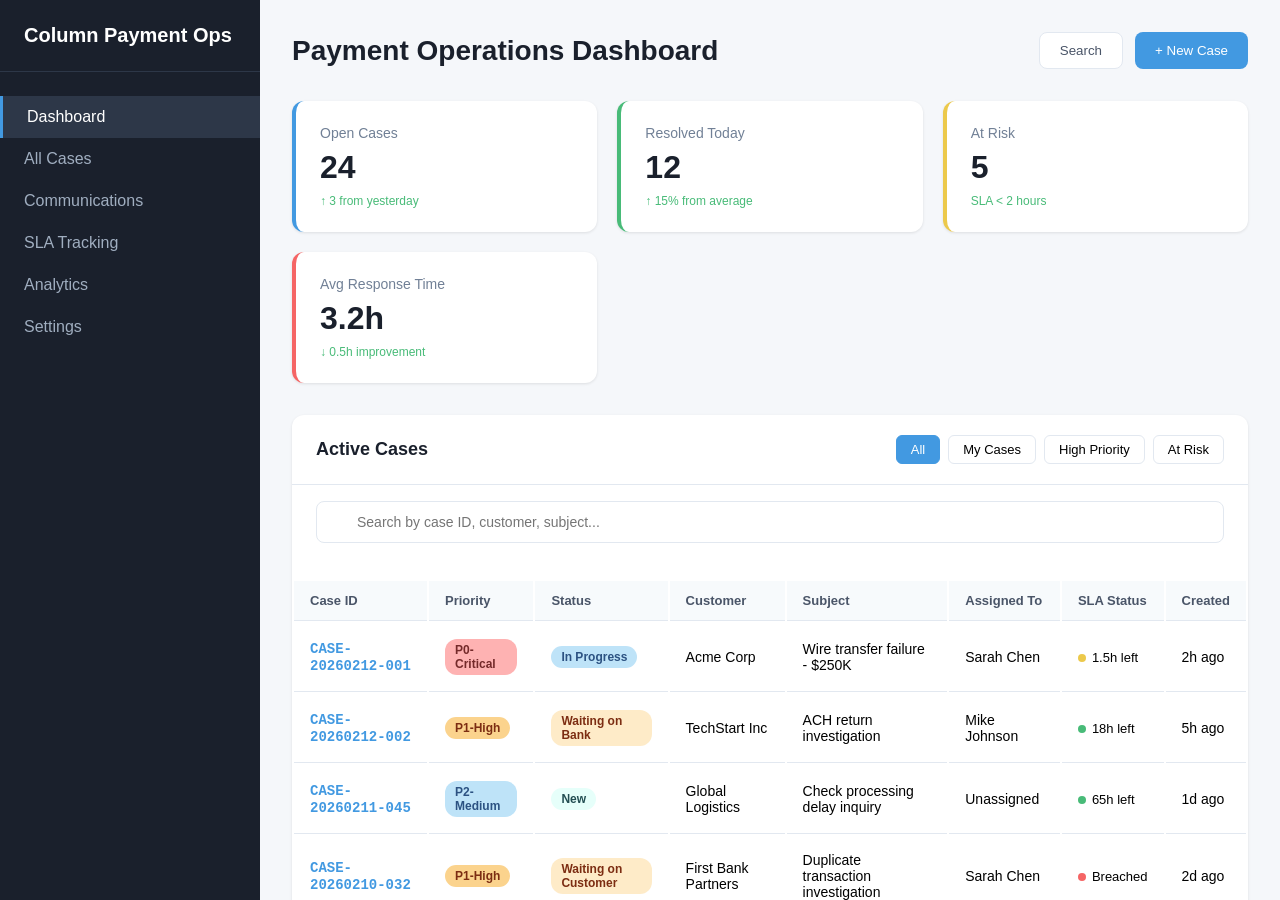
==== dashboard.html @ 6ba31684 "Initial commit with Quarto slides" ====
<!DOCTYPE html>
<html lang="en">
<head>
    <meta charset="UTF-8">
    <meta name="viewport" content="width=device-width, initial-scale=1.0">
    <title>Payment Ops Dashboard - Mockup</title>
    <style>
        * {
            margin: 0;
            padding: 0;
            box-sizing: border-box;
        }
        body {
            font-family: -apple-system, BlinkMacSystemFont, 'Segoe UI', Roboto, Oxygen, Ubuntu, Cantarell, sans-serif;
            background: #f5f7fa;
        }
        .app {
            display: flex;
            height: 100vh;
        }
        .sidebar {
            width: 260px;
            background: #1a202c;
            color: white;
            padding: 24px 0;
            display: flex;
            flex-direction: column;
        }
        .logo {
            padding: 0 24px 24px;
            font-size: 20px;
            font-weight: 700;
            border-bottom: 1px solid #2d3748;
            margin-bottom: 24px;
        }
        .nav-item {
            padding: 12px 24px;
            cursor: pointer;
            transition: all 0.2s;
            display: flex;
            align-items: center;
            gap: 12px;
            color: #a0aec0;
        }
        .nav-item:hover, .nav-item.active {
            background: #2d3748;
            color: white;
            border-left: 3px solid #4299e1;
        }
        .main-content {
            flex: 1;
            overflow-y: auto;
            padding: 32px;
        }
        .header {
            display: flex;
            justify-content: space-between;
            align-items: center;
            margin-bottom: 32px;
        }
        .header h1 {
            font-size: 28px;
            color: #1a202c;
        }
        .header-actions {
            display: flex;
            gap: 12px;
        }
        .btn {
            padding: 10px 20px;
            border-radius: 8px;
            border: none;
            cursor: pointer;
            font-weight: 500;
            transition: all 0.2s;
        }
        .btn-primary {
            background: #4299e1;
            color: white;
        }
        .btn-primary:hover {
            background: #3182ce;
        }
        .btn-secondary {
            background: white;
            color: #4a5568;
            border: 1px solid #e2e8f0;
        }
        .btn-secondary:hover {
            background: #f7fafc;
        }
        .stats-grid {
            display: grid;
            grid-template-columns: repeat(auto-fit, minmax(240px, 1fr));
            gap: 20px;
            margin-bottom: 32px;
        }
        .stat-card {
            background: white;
            padding: 24px;
            border-radius: 12px;
            box-shadow: 0 1px 3px rgba(0,0,0,0.1);
            border-left: 4px solid;
        }
        .stat-card.blue { border-left-color: #4299e1; }
        .stat-card.green { border-left-color: #48bb78; }
        .stat-card.yellow { border-left-color: #ecc94b; }
        .stat-card.red { border-left-color: #f56565; }
        .stat-label {
            color: #718096;
            font-size: 14px;
            margin-bottom: 8px;
        }
        .stat-value {
            font-size: 32px;
            font-weight: 700;
            color: #1a202c;
        }
        .stat-change {
            font-size: 12px;
            color: #48bb78;
            margin-top: 8px;
        }
        .section {
            background: white;
            border-radius: 12px;
            box-shadow: 0 1px 3px rgba(0,0,0,0.1);
            margin-bottom: 24px;
        }
        .section-header {
            padding: 20px 24px;
            border-bottom: 1px solid #e2e8f0;
            display: flex;
            justify-content: space-between;
            align-items: center;
        }
        .section-title {
            font-size: 18px;
            font-weight: 600;
            color: #1a202c;
        }
        .filter-buttons {
            display: flex;
            gap: 8px;
        }
        .filter-btn {
            padding: 6px 14px;
            border-radius: 6px;
            border: 1px solid #e2e8f0;
            background: white;
            cursor: pointer;
            font-size: 13px;
            transition: all 0.2s;
        }
        .filter-btn:hover {
            background: #f7fafc;
        }
        .filter-btn.active {
            background: #4299e1;
            color: white;
            border-color: #4299e1;
        }
        .case-table {
            width: 100%;
        }
        .case-table thead {
            background: #f7fafc;
        }
        .case-table th {
            text-align: left;
            padding: 12px 16px;
            font-size: 13px;
            font-weight: 600;
            color: #4a5568;
            border-bottom: 1px solid #e2e8f0;
        }
        .case-table td {
            padding: 16px;
            border-bottom: 1px solid #e2e8f0;
            font-size: 14px;
        }
        .case-table tr:hover {
            background: #f7fafc;
        }
        .case-id {
            font-family: 'Courier New', monospace;
            font-weight: 600;
            color: #4299e1;
            cursor: pointer;
        }
        .case-id:hover {
            text-decoration: underline;
        }
        .priority-badge {
            padding: 4px 10px;
            border-radius: 12px;
            font-size: 12px;
            font-weight: 600;
            display: inline-block;
        }
        .priority-p0 {
            background: #feb2b2;
            color: #742a2a;
        }
        .priority-p1 {
            background: #fbd38d;
            color: #7c2d12;
        }
        .priority-p2 {
            background: #bee3f8;
            color: #2c5282;
        }
        .priority-p3 {
            background: #c6f6d5;
            color: #22543d;
        }
        .status-badge {
            padding: 4px 10px;
            border-radius: 12px;
            font-size: 12px;
            font-weight: 600;
            display: inline-block;
        }
        .status-new {
            background: #e6fffa;
            color: #234e52;
        }
        .status-inprogress {
            background: #bee3f8;
            color: #2c5282;
        }
        .status-waiting {
            background: #feebc8;
            color: #7c2d12;
        }
        .status-resolved {
            background: #c6f6d5;
            color: #22543d;
        }
        .sla-indicator {
            display: inline-flex;
            align-items: center;
            gap: 6px;
            font-size: 13px;
        }
        .sla-dot {
            width: 8px;
            height: 8px;
            border-radius: 50%;
        }
        .sla-ontime { background: #48bb78; }
        .sla-atrisk { background: #ecc94b; }
        .sla-breached { background: #f56565; }
        .modal {
            display: none;
            position: fixed;
            top: 0;
            left: 0;
            right: 0;
            bottom: 0;
            background: rgba(0,0,0,0.5);
            align-items: center;
            justify-content: center;
            z-index: 1000;
        }
        .modal.show {
            display: flex;
        }
        .modal-content {
            background: white;
            border-radius: 12px;
            width: 90%;
            max-width: 800px;
            max-height: 90vh;
            overflow-y: auto;
            box-shadow: 0 20px 60px rgba(0,0,0,0.3);
        }
        .modal-header {
            padding: 24px;
            border-bottom: 1px solid #e2e8f0;
            display: flex;
            justify-content: space-between;
            align-items: center;
        }
        .modal-title {
            font-size: 20px;
            font-weight: 600;
        }
        .close-btn {
            background: none;
            border: none;
            font-size: 24px;
            cursor: pointer;
            color: #718096;
        }
        .modal-body {
            padding: 24px;
        }
        .form-group {
            margin-bottom: 20px;
        }
        .form-label {
            display: block;
            font-size: 14px;
            font-weight: 500;
            color: #4a5568;
            margin-bottom: 8px;
        }
        .form-input, .form-select, .form-textarea {
            width: 100%;
            padding: 10px 12px;
            border: 1px solid #e2e8f0;
            border-radius: 6px;
            font-size: 14px;
        }
        .form-textarea {
            min-height: 100px;
            resize: vertical;
        }
        .timeline {
            border-left: 2px solid #e2e8f0;
            padding-left: 24px;
            margin-left: 12px;
        }
        .timeline-item {
            position: relative;
            margin-bottom: 24px;
        }
        .timeline-item::before {
            content: '';
            position: absolute;
            left: -30px;
            top: 4px;
            width: 12px;
            height: 12px;
            border-radius: 50%;
            background: #4299e1;
            border: 2px solid white;
            box-shadow: 0 0 0 2px #e2e8f0;
        }
        .timeline-time {
            font-size: 12px;
            color: #718096;
            margin-bottom: 4px;
        }
        .timeline-content {
            background: #f7fafc;
            padding: 12px;
            border-radius: 6px;
            font-size: 14px;
        }
        .tabs {
            display: flex;
            gap: 24px;
            border-bottom: 1px solid #e2e8f0;
            margin-bottom: 24px;
        }
        .tab {
            padding: 12px 0;
            cursor: pointer;
            color: #718096;
            border-bottom: 2px solid transparent;
            transition: all 0.2s;
        }
        .tab:hover {
            color: #4a5568;
        }
        .tab.active {
            color: #4299e1;
            border-bottom-color: #4299e1;
        }
        .search-bar {
            position: relative;
            margin-bottom: 20px;
        }
        .search-input {
            width: 100%;
            padding: 12px 16px 12px 40px;
            border: 1px solid #e2e8f0;
            border-radius: 8px;
            font-size: 14px;
        }
        .search-icon {
            position: absolute;
            left: 12px;
            top: 50%;
            transform: translateY(-50%);
            color: #718096;
        }
    </style>
</head>
<body>
    <div class="app">
        <!-- Sidebar -->
        <div class="sidebar">
            <div class="logo">Column Payment Ops</div>
            <div class="nav-item active">
                Dashboard
            </div>
            <div class="nav-item">
                All Cases
            </div>
            <div class="nav-item">
                Communications
            </div>
            <div class="nav-item">
                SLA Tracking
            </div>
            <div class="nav-item">
                Analytics
            </div>
            <div class="nav-item">
                Settings
            </div>
        </div>
        
        <!-- Main Content -->
        <div class="main-content">
            <div class="header">
                <h1>Payment Operations Dashboard</h1>
                <div class="header-actions">
                    <button class="btn btn-secondary">Search</button>
                    <button class="btn btn-primary" onclick="openNewCaseModal()">+ New Case</button>
                </div>
            </div>
            
            <!-- Stats Grid -->
            <div class="stats-grid">
                <div class="stat-card blue">
                    <div class="stat-label">Open Cases</div>
                    <div class="stat-value">24</div>
                    <div class="stat-change">↑ 3 from yesterday</div>
                </div>
                <div class="stat-card green">
                    <div class="stat-label">Resolved Today</div>
                    <div class="stat-value">12</div>
                    <div class="stat-change">↑ 15% from average</div>
                </div>
                <div class="stat-card yellow">
                    <div class="stat-label">At Risk</div>
                    <div class="stat-value">5</div>
                    <div class="stat-change">SLA < 2 hours</div>
                </div>
                <div class="stat-card red">
                    <div class="stat-label">Avg Response Time</div>
                    <div class="stat-value">3.2h</div>
                    <div class="stat-change">↓ 0.5h improvement</div>
                </div>
            </div>
            
            <!-- Active Cases Section -->
            <div class="section">
                <div class="section-header">
                    <div class="section-title">Active Cases</div>
                    <div class="filter-buttons">
                        <button class="filter-btn active">All</button>
                        <button class="filter-btn">My Cases</button>
                        <button class="filter-btn">High Priority</button>
                        <button class="filter-btn">At Risk</button>
                    </div>
                </div>
                <div class="search-bar" style="padding: 16px 24px;">
                    <span class="search-icon"></span>
                    <input type="text" class="search-input" placeholder="Search by case ID, customer, subject...">
                </div>
                <table class="case-table">
                    <thead>
                        <tr>
                            <th>Case ID</th>
                            <th>Priority</th>
                            <th>Status</th>
                            <th>Customer</th>
                            <th>Subject</th>
                            <th>Assigned To</th>
                            <th>SLA Status</th>
                            <th>Created</th>
                        </tr>
                    </thead>
                    <tbody>
                        <tr onclick="openCaseDetail()">
                            <td><span class="case-id">CASE-20260212-001</span></td>
                            <td><span class="priority-badge priority-p0">P0-Critical</span></td>
                            <td><span class="status-badge status-inprogress">In Progress</span></td>
                            <td>Acme Corp</td>
                            <td>Wire transfer failure - $250K</td>
                            <td>Sarah Chen</td>
                            <td><div class="sla-indicator"><span class="sla-dot sla-atrisk"></span> 1.5h left</div></td>
                            <td>2h ago</td>
                        </tr>
                        <tr onclick="openCaseDetail()">
                            <td><span class="case-id">CASE-20260212-002</span></td>
                            <td><span class="priority-badge priority-p1">P1-High</span></td>
                            <td><span class="status-badge status-waiting">Waiting on Bank</span></td>
                            <td>TechStart Inc</td>
                            <td>ACH return investigation</td>
                            <td>Mike Johnson</td>
                            <td><div class="sla-indicator"><span class="sla-dot sla-ontime"></span> 18h left</div></td>
                            <td>5h ago</td>
                        </tr>
                        <tr onclick="openCaseDetail()">
                            <td><span class="case-id">CASE-20260211-045</span></td>
                            <td><span class="priority-badge priority-p2">P2-Medium</span></td>
                            <td><span class="status-badge status-new">New</span></td>
                            <td>Global Logistics</td>
                            <td>Check processing delay inquiry</td>
                            <td>Unassigned</td>
                            <td><div class="sla-indicator"><span class="sla-dot sla-ontime"></span> 65h left</div></td>
                            <td>1d ago</td>
                        </tr>
                        <tr onclick="openCaseDetail()">
                            <td><span class="case-id">CASE-20260210-032</span></td>
                            <td><span class="priority-badge priority-p1">P1-High</span></td>
                            <td><span class="status-badge status-waiting">Waiting on Customer</span></td>
                            <td>First Bank Partners</td>
                            <td>Duplicate transaction investigation</td>
                            <td>Sarah Chen</td>
                            <td><div class="sla-indicator"><span class="sla-dot sla-breached"></span> Breached</div></td>
                            <td>2d ago</td>
                        </tr>
                        <tr onclick="openCaseDetail()">
                            <td><span class="case-id">CASE-20260211-038</span></td>
                            <td><span class="priority-badge priority-p3">P3-Low</span></td>
                            <td><span class="status-badge status-inprogress">In Progress</span></td>
                            <td>Small Biz LLC</td>
                            <td>Account statement discrepancy</td>
                            <td>Mike Johnson</td>
                            <td><div class="sla-indicator"><span class="sla-dot sla-ontime"></span> 144h left</div></td>
                            <td>1d ago</td>
                        </tr>
                    </tbody>
                </table>
            </div>
        </div>
    </div>
    
    <!-- New Case Modal -->
    <div id="newCaseModal" class="modal">
        <div class="modal-content">
            <div class="modal-header">
                <div class="modal-title">Create New Case</div>
                <button class="close-btn" onclick="closeModal('newCaseModal')">&times;</button>
            </div>
            <div class="modal-body">
                <div class="form-group">
                    <label class="form-label">Priority</label>
                    <select class="form-select">
                        <option>P0-Critical</option>
                        <option selected>P1-High</option>
                        <option>P2-Medium</option>
                        <option>P3-Low</option>
                    </select>
                </div>
                <div class="form-group">
                    <label class="form-label">Case Type</label>
                    <select class="form-select">
                        <option>Wire Transfer</option>
                        <option>ACH Issue</option>
                        <option>Check Processing</option>
                        <option>Account Inquiry</option>
                        <option>Compliance Review</option>
                        <option>Technical Issue</option>
                        <option>Other</option>
                    </select>
                </div>
                <div class="form-group">
                    <label class="form-label">Customer Name</label>
                    <input type="text" class="form-input" placeholder="Enter customer name">
                </div>
                <div class="form-group">
                    <label class="form-label">Customer Email</label>
                    <input type="email" class="form-input" placeholder="customer@example.com">
                </div>
                <div class="form-group">
                    <label class="form-label">Subject</label>
                    <input type="text" class="form-input" placeholder="Brief description of the issue">
                </div>
                <div class="form-group">
                    <label class="form-label">Description</label>
                    <textarea class="form-textarea" placeholder="Full details of the case..."></textarea>
                </div>
                <div class="form-group">
                    <label class="form-label">Assign To</label>
                    <select class="form-select">
                        <option>Unassigned</option>
                        <option>Sarah Chen</option>
                        <option>Mike Johnson</option>
                        <option>Alex Rivera</option>
                    </select>
                </div>
                <button class="btn btn-primary" style="width: 100%;">Create Case</button>
            </div>
        </div>
    </div>
    
    <!-- Case Detail Modal -->
    <div id="caseDetailModal" class="modal">
        <div class="modal-content">
            <div class="modal-header">
                <div>
                    <div class="modal-title">Case Details</div>
                    <div style="color: #718096; font-size: 14px; margin-top: 4px;">CASE-20260212-001</div>
                </div>
                <button class="close-btn" onclick="closeModal('caseDetailModal')">&times;</button>
            </div>
            <div class="modal-body">
                <div class="tabs">
                    <div class="tab active">Overview</div>
                    <div class="tab">Communications</div>
                    <div class="tab">Activity</div>
                    <div class="tab">Files</div>
                </div>
                
                <div style="display: grid; grid-template-columns: 1fr 1fr; gap: 20px; margin-bottom: 24px;">
                    <div>
                        <div style="font-size: 13px; color: #718096; margin-bottom: 4px;">Status</div>
                        <span class="status-badge status-inprogress">In Progress</span>
                    </div>
                    <div>
                        <div style="font-size: 13px; color: #718096; margin-bottom: 4px;">Priority</div>
                        <span class="priority-badge priority-p0">P0-Critical</span>
                    </div>
                    <div>
                        <div style="font-size: 13px; color: #718096; margin-bottom: 4px;">Customer</div>
                        <div style="font-weight: 500;">Acme Corp</div>
                    </div>
                    <div>
                        <div style="font-size: 13px; color: #718096; margin-bottom: 4px;">Assigned To</div>
                        <div style="font-weight: 500;">Sarah Chen</div>
                    </div>
                    <div>
                        <div style="font-size: 13px; color: #718096; margin-bottom: 4px;">SLA Status</div>
                        <div class="sla-indicator"><span class="sla-dot sla-atrisk"></span> 1.5h remaining</div>
                    </div>
                    <div>
                        <div style="font-size: 13px; color: #718096; margin-bottom: 4px;">Created</div>
                        <div style="font-weight: 500;">2h ago</div>
                    </div>
                </div>
                
                <div style="margin-bottom: 24px;">
                    <div style="font-size: 13px; color: #718096; margin-bottom: 8px;">Subject</div>
                    <div style="font-weight: 500; font-size: 16px;">Wire transfer failure - $250K</div>
                </div>
                
                <div style="margin-bottom: 24px;">
                    <div style="font-size: 13px; color: #718096; margin-bottom: 8px;">Description</div>
                    <div style="background: #f7fafc; padding: 16px; border-radius: 8px; line-height: 1.6;">
                        Customer reported that a $250,000 wire transfer to Supplier Bank failed. Transaction was initiated at 10:30 AM but returned with error code R03. Customer requires urgent resolution as this is a critical vendor payment with same-day deadline.
                    </div>
                </div>
                
                <div>
                    <div style="font-size: 15px; font-weight: 600; margin-bottom: 16px;">Communication Timeline</div>
                    <div class="timeline">
                        <div class="timeline-item">
                            <div class="timeline-time">2h ago • Email</div>
                            <div class="timeline-content">
                                <strong>Customer → Sarah Chen:</strong> Initial report of wire transfer failure. Attached bank reference number.
                            </div>
                        </div>
                        <div class="timeline-item">
                            <div class="timeline-time">1.5h ago • Internal</div>
                            <div class="timeline-content">
                                <strong>Sarah Chen:</strong> Escalated to compliance team for R03 error investigation. Requested transaction logs.
                            </div>
                        </div>
                        <div class="timeline-item">
                            <div class="timeline-time">45m ago • Email</div>
                            <div class="timeline-content">
                                <strong>Sarah Chen → Supplier Bank:</strong> Requested status update on transaction ID #WT250212001.
                            </div>
                        </div>
                        <div class="timeline-item">
                            <div class="timeline-time">15m ago • Slack</div>
                            <div class="timeline-content">
                                <strong>Mike Johnson:</strong> Compliance review complete. Account validation error identified. Solution in progress.
                            </div>
                        </div>
                    </div>
                </div>
                
                <div style="margin-top: 24px; display: flex; gap: 12px;">
                    <button class="btn btn-primary" style="flex: 1;">Log Communication</button>
                    <button class="btn btn-secondary">Update Status</button>
                    <button class="btn btn-secondary">Add Note</button>
                </div>
            </div>
        </div>
    </div>
    
    <script>
        function openNewCaseModal() {
            document.getElementById('newCaseModal').classList.add('show');
        }
        
        function openCaseDetail() {
            document.getElementById('caseDetailModal').classList.add('show');
        }
        
        function closeModal(modalId) {
            document.getElementById(modalId).classList.remove('show');
        }
        
        // Close modal when clicking outside
        window.onclick = function(event) {
            if (event.target.classList.contains('modal')) {
                event.target.classList.remove('show');
            }
        }
    </script>
</body>
</html>
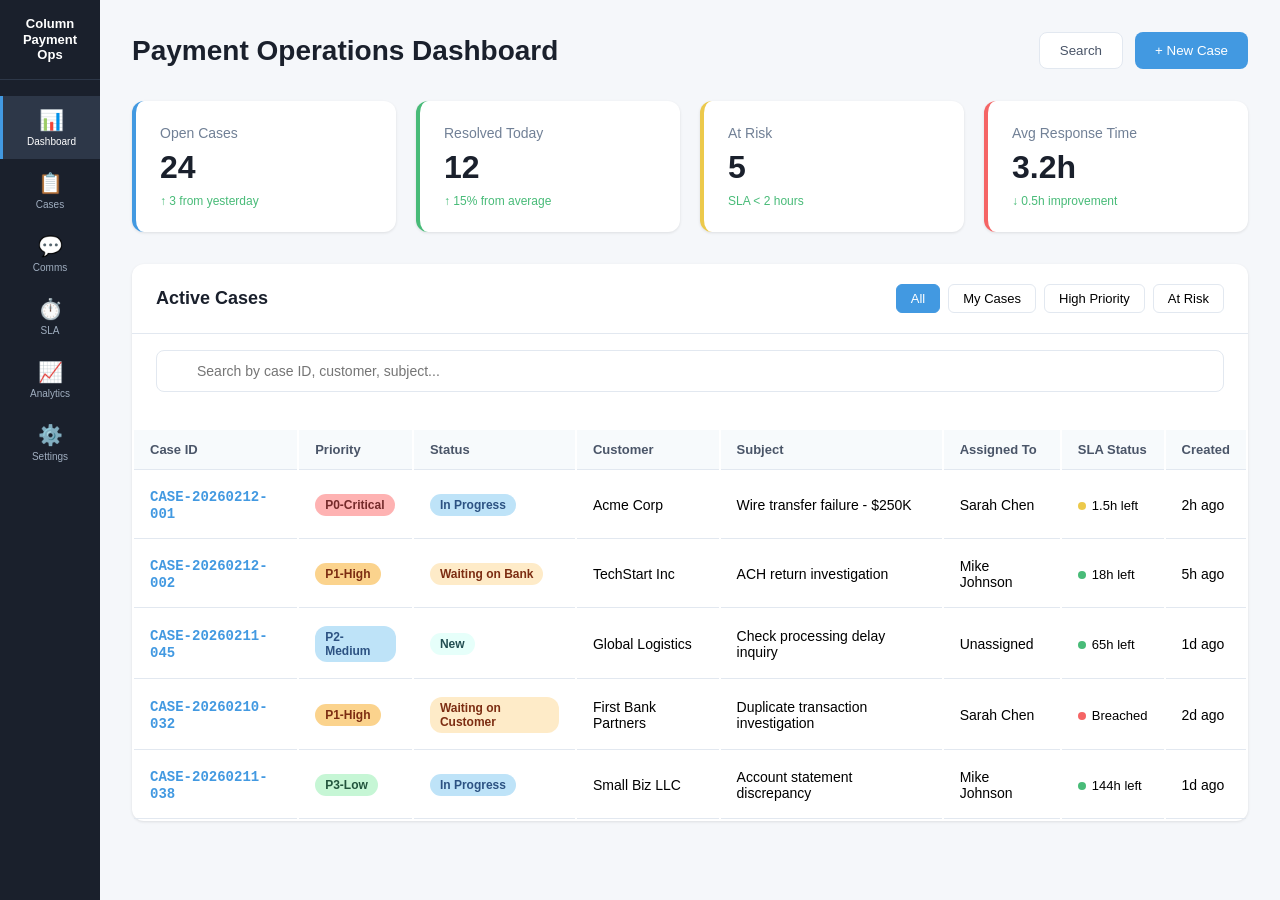
==== commit 6f665219: "Update slides" ====
--- a/dashboard.html
+++ b/dashboard.html
@@ -19,28 +19,37 @@
             height: 100vh;
         }
         .sidebar {
-            width: 260px;
+            width: 100px;
             background: #1a202c;
             color: white;
-            padding: 24px 0;
+            padding: 16px 0;
             display: flex;
             flex-direction: column;
         }
         .logo {
-            padding: 0 24px 24px;
-            font-size: 20px;
+            padding: 0 8px 16px;
+            font-size: 13px;
             font-weight: 700;
             border-bottom: 1px solid #2d3748;
-            margin-bottom: 24px;
+            margin-bottom: 16px;
+            line-height: 1.2;
+            text-align: center;
+            word-break: break-word;
         }
         .nav-item {
-            padding: 12px 24px;
+            padding: 12px 8px;
             cursor: pointer;
             transition: all 0.2s;
             display: flex;
+            flex-direction: column;
             align-items: center;
-            gap: 12px;
+            gap: 4px;
             color: #a0aec0;
+            font-size: 10px;
+            text-align: center;
+        }
+        .nav-icon {
+            font-size: 20px;
         }
         .nav-item:hover, .nav-item.active {
             background: #2d3748;
@@ -393,24 +402,30 @@
     <div class="app">
         <!-- Sidebar -->
         <div class="sidebar">
-            <div class="logo">Column Payment Ops</div>
+            <div class="logo">Column<br>Payment<br>Ops</div>
             <div class="nav-item active">
-                Dashboard
+                <span class="nav-icon">📊</span>
+                <span>Dashboard</span>
             </div>
             <div class="nav-item">
-                All Cases
+                <span class="nav-icon">📋</span>
+                <span>Cases</span>
             </div>
             <div class="nav-item">
-                Communications
+                <span class="nav-icon">💬</span>
+                <span>Comms</span>
             </div>
             <div class="nav-item">
-                SLA Tracking
+                <span class="nav-icon">⏱️</span>
+                <span>SLA</span>
             </div>
             <div class="nav-item">
-                Analytics
+                <span class="nav-icon">📈</span>
+                <span>Analytics</span>
             </div>
             <div class="nav-item">
-                Settings
+                <span class="nav-icon">⚙️</span>
+                <span>Settings</span>
             </div>
         </div>
         
@@ -700,8 +715,6 @@
         function closeModal(modalId) {
             document.getElementById(modalId).classList.remove('show');
         }
-        
-        // Close modal when clicking outside
         window.onclick = function(event) {
             if (event.target.classList.contains('modal')) {
                 event.target.classList.remove('show');
